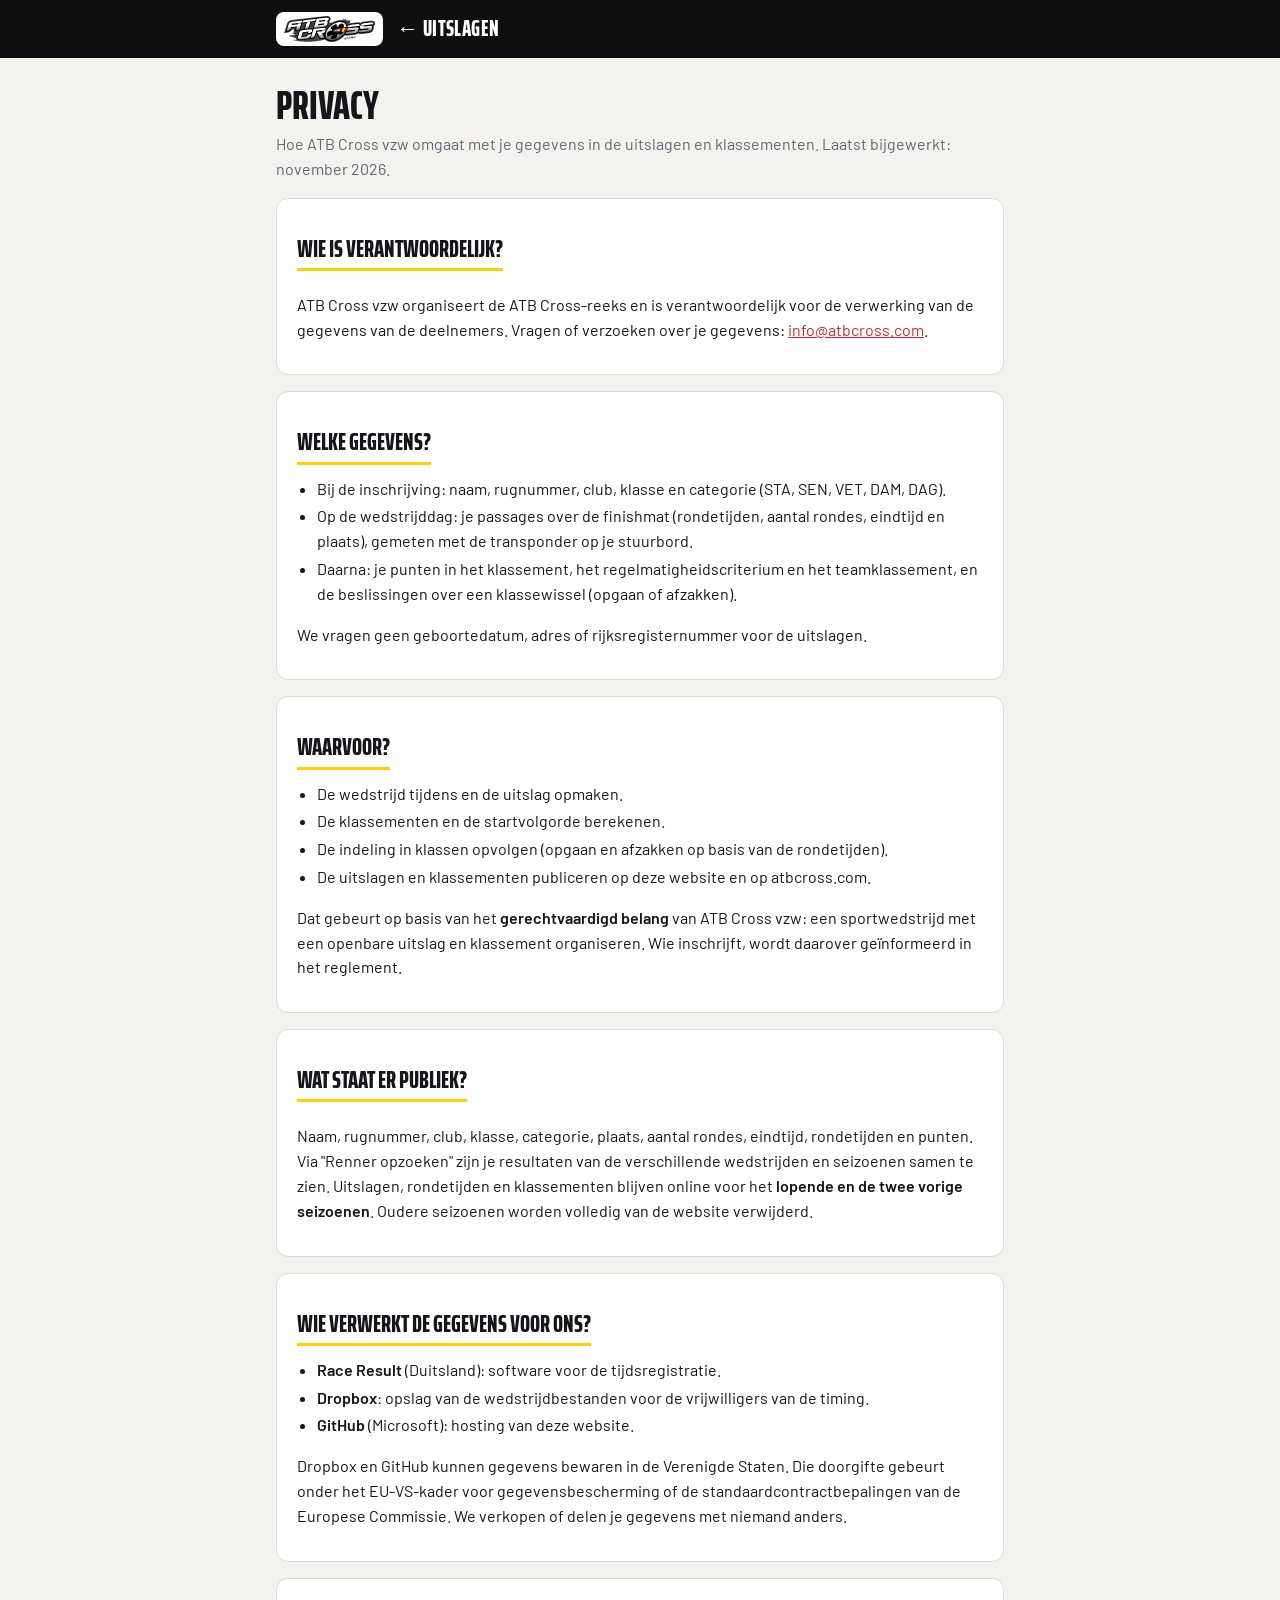
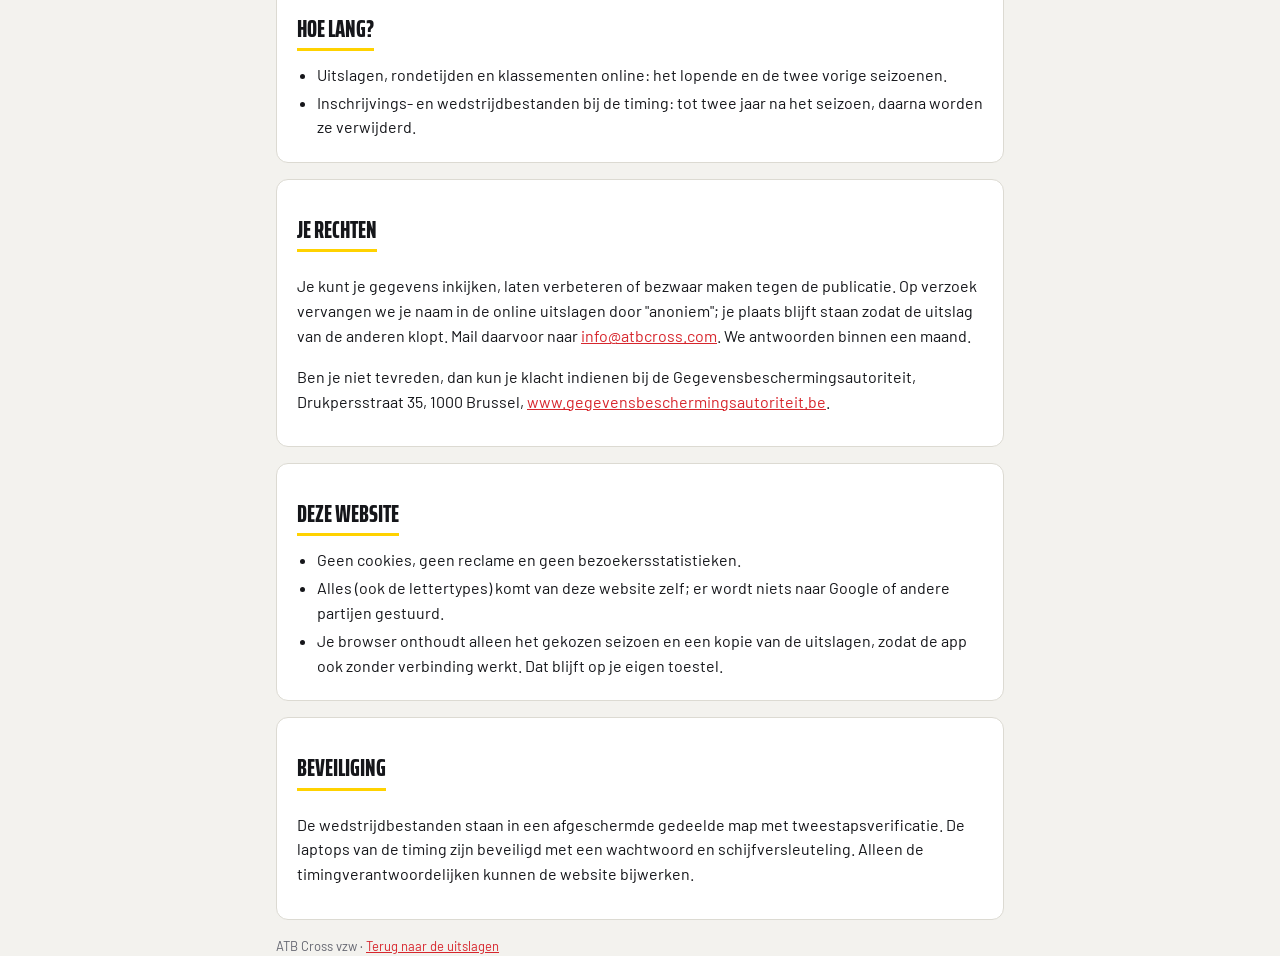
==== privacy.html @ d0485d10 "Add files via upload" ====
<!doctype html>
<html lang="nl">
<head>
<meta charset="utf-8">
<meta name="viewport" content="width=device-width,initial-scale=1,viewport-fit=cover">
<title>Privacy – ATB Cross Uitslagen</title>
<meta name="description" content="Hoe ATB Cross vzw omgaat met de gegevens in de uitslagen en klassementen.">
<link rel="icon" href="icon-192.png">
<meta name="theme-color" content="#111111">
<style>
@font-face { font-family: "Barlow"; font-weight: 400; font-display: swap; src: url(fonts/barlow-400.woff) format("woff") }
@font-face { font-family: "Barlow"; font-weight: 600; font-display: swap; src: url(fonts/barlow-600.woff) format("woff") }
@font-face { font-family: "Saira Extra Condensed"; font-weight: 800; font-display: swap; src: url(fonts/saira-800.woff) format("woff") }
:root { --bg: #F3F2EE; --surface: #FFFFFF; --ink: #15161A; --muted: #646670; --line: #DCDAD2; --plate: #FFD200; --red: #D7262D; --head: #0E0F11;
  --f-display: "Saira Extra Condensed", "Arial Narrow", sans-serif; --f-body: "Barlow", "Segoe UI", system-ui, sans-serif }
@media (prefers-color-scheme: dark) { :root:not([data-theme="light"]) { --bg: #111215; --surface: #1B1C21; --ink: #EDEDEA; --muted: #A1A3AB; --line: #2E3038; --red: #FF5A5F; --head: #000000; color-scheme: dark } }
:root[data-theme="dark"] { --bg: #111215; --surface: #1B1C21; --ink: #EDEDEA; --muted: #A1A3AB; --line: #2E3038; --red: #FF5A5F; --head: #000000; color-scheme: dark }
* { box-sizing: border-box }
body { margin: 0; background: var(--bg); color: var(--ink); font-family: var(--f-body); font-size: 16px; line-height: 1.55 }
.wrap { max-width: 760px; margin: 0 auto; padding: 0 16px }
header { background: var(--head); color: #fff }
header .wrap { display: flex; align-items: center; gap: 14px; padding-block: 12px }
header img { height: 34px; background: #fff; border-radius: 8px; padding: 4px 8px }
header a { color: #fff; text-decoration: none; font-family: var(--f-display); font-weight: 800; font-size: 22px; text-transform: uppercase; letter-spacing: .02em }
h1 { font-family: var(--f-display); font-weight: 800; font-size: 40px; text-transform: uppercase; line-height: 1; margin: 28px 0 6px }
h2 { font-family: var(--f-display); font-weight: 800; font-size: 24px; text-transform: uppercase; margin: 28px 0 6px; border-bottom: 3px solid var(--plate); display: inline-block }
.lead { color: var(--muted); margin: 0 0 8px }
main section { background: var(--surface); border: 1px solid var(--line); border-radius: 12px; padding: 4px 20px 16px; margin: 16px 0 }
ul { padding-left: 20px; margin: 6px 0 } li { margin: 3px 0 }
a { color: var(--red) }
footer { color: var(--muted); font-size: 13px; padding: 8px 0 40px }
</style>
</head>
<body>
<header><div class="wrap"><img src="logo.png" alt="ATB Cross"><a href="./">← Uitslagen</a></div></header>
<main class="wrap">
<h1>Privacy</h1>
<p class="lead">Hoe ATB Cross vzw omgaat met je gegevens in de uitslagen en klassementen. Laatst bijgewerkt: november 2026.</p>

<section>
<h2>Wie is verantwoordelijk?</h2>
<p>ATB Cross vzw organiseert de ATB Cross-reeks en is verantwoordelijk voor de verwerking van de gegevens van de deelnemers. Vragen of verzoeken over je gegevens: <a href="mailto:info@atbcross.com">info@atbcross.com</a>.</p>
</section>

<section>
<h2>Welke gegevens?</h2>
<ul>
<li>Bij de inschrijving: naam, rugnummer, club, klasse en categorie (STA, SEN, VET, DAM, DAG).</li>
<li>Op de wedstrijddag: je passages over de finishmat (rondetijden, aantal rondes, eindtijd en plaats), gemeten met de transponder op je stuurbord.</li>
<li>Daarna: je punten in het klassement, het regelmatigheidscriterium en het teamklassement, en de beslissingen over een klassewissel (opgaan of afzakken).</li>
</ul>
<p>We vragen geen geboortedatum, adres of rijksregisternummer voor de uitslagen.</p>
</section>

<section>
<h2>Waarvoor?</h2>
<ul>
<li>De wedstrijd tijdens en de uitslag opmaken.</li>
<li>De klassementen en de startvolgorde berekenen.</li>
<li>De indeling in klassen opvolgen (opgaan en afzakken op basis van de rondetijden).</li>
<li>De uitslagen en klassementen publiceren op deze website en op atbcross.com.</li>
</ul>
<p>Dat gebeurt op basis van het <b>gerechtvaardigd belang</b> van ATB Cross vzw: een sportwedstrijd met een openbare uitslag en klassement organiseren. Wie inschrijft, wordt daarover geïnformeerd in het reglement.</p>
</section>

<section>
<h2>Wat staat er publiek?</h2>
<p>Naam, rugnummer, club, klasse, categorie, plaats, aantal rondes, eindtijd, rondetijden en punten. Via "Renner opzoeken" zijn je resultaten van de verschillende wedstrijden en seizoenen samen te zien. Uitslagen, rondetijden en klassementen blijven online voor het <b>lopende en de twee vorige seizoenen</b>. Oudere seizoenen worden volledig van de website verwijderd.</p>
</section>

<section>
<h2>Wie verwerkt de gegevens voor ons?</h2>
<ul>
<li><b>Race Result</b> (Duitsland): software voor de tijdsregistratie.</li>
<li><b>Dropbox</b>: opslag van de wedstrijdbestanden voor de vrijwilligers van de timing.</li>
<li><b>GitHub</b> (Microsoft): hosting van deze website.</li>
</ul>
<p>Dropbox en GitHub kunnen gegevens bewaren in de Verenigde Staten. Die doorgifte gebeurt onder het EU-VS-kader voor gegevensbescherming of de standaardcontractbepalingen van de Europese Commissie. We verkopen of delen je gegevens met niemand anders.</p>
</section>

<section>
<h2>Hoe lang?</h2>
<ul>
<li>Uitslagen, rondetijden en klassementen online: het lopende en de twee vorige seizoenen.</li>
<li>Inschrijvings- en wedstrijdbestanden bij de timing: tot twee jaar na het seizoen, daarna worden ze verwijderd.</li>
</ul>
</section>

<section>
<h2>Je rechten</h2>
<p>Je kunt je gegevens inkijken, laten verbeteren of bezwaar maken tegen de publicatie. Op verzoek vervangen we je naam in de online uitslagen door "anoniem"; je plaats blijft staan zodat de uitslag van de anderen klopt. Mail daarvoor naar <a href="mailto:info@atbcross.com">info@atbcross.com</a>. We antwoorden binnen een maand.</p>
<p>Ben je niet tevreden, dan kun je klacht indienen bij de Gegevensbeschermingsautoriteit, Drukpersstraat 35, 1000 Brussel, <a href="https://www.gegevensbeschermingsautoriteit.be" rel="noopener">www.gegevensbeschermingsautoriteit.be</a>.</p>
</section>

<section>
<h2>Deze website</h2>
<ul>
<li>Geen cookies, geen reclame en geen bezoekersstatistieken.</li>
<li>Alles (ook de lettertypes) komt van deze website zelf; er wordt niets naar Google of andere partijen gestuurd.</li>
<li>Je browser onthoudt alleen het gekozen seizoen en een kopie van de uitslagen, zodat de app ook zonder verbinding werkt. Dat blijft op je eigen toestel.</li>
</ul>
</section>

<section>
<h2>Beveiliging</h2>
<p>De wedstrijdbestanden staan in een afgeschermde gedeelde map met tweestapsverificatie. De laptops van de timing zijn beveiligd met een wachtwoord en schijfversleuteling. Alleen de timingverantwoordelijken kunnen de website bijwerken.</p>
</section>
</main>
<footer class="wrap">ATB Cross vzw · <a href="./">Terug naar de uitslagen</a></footer>
</body>
</html>
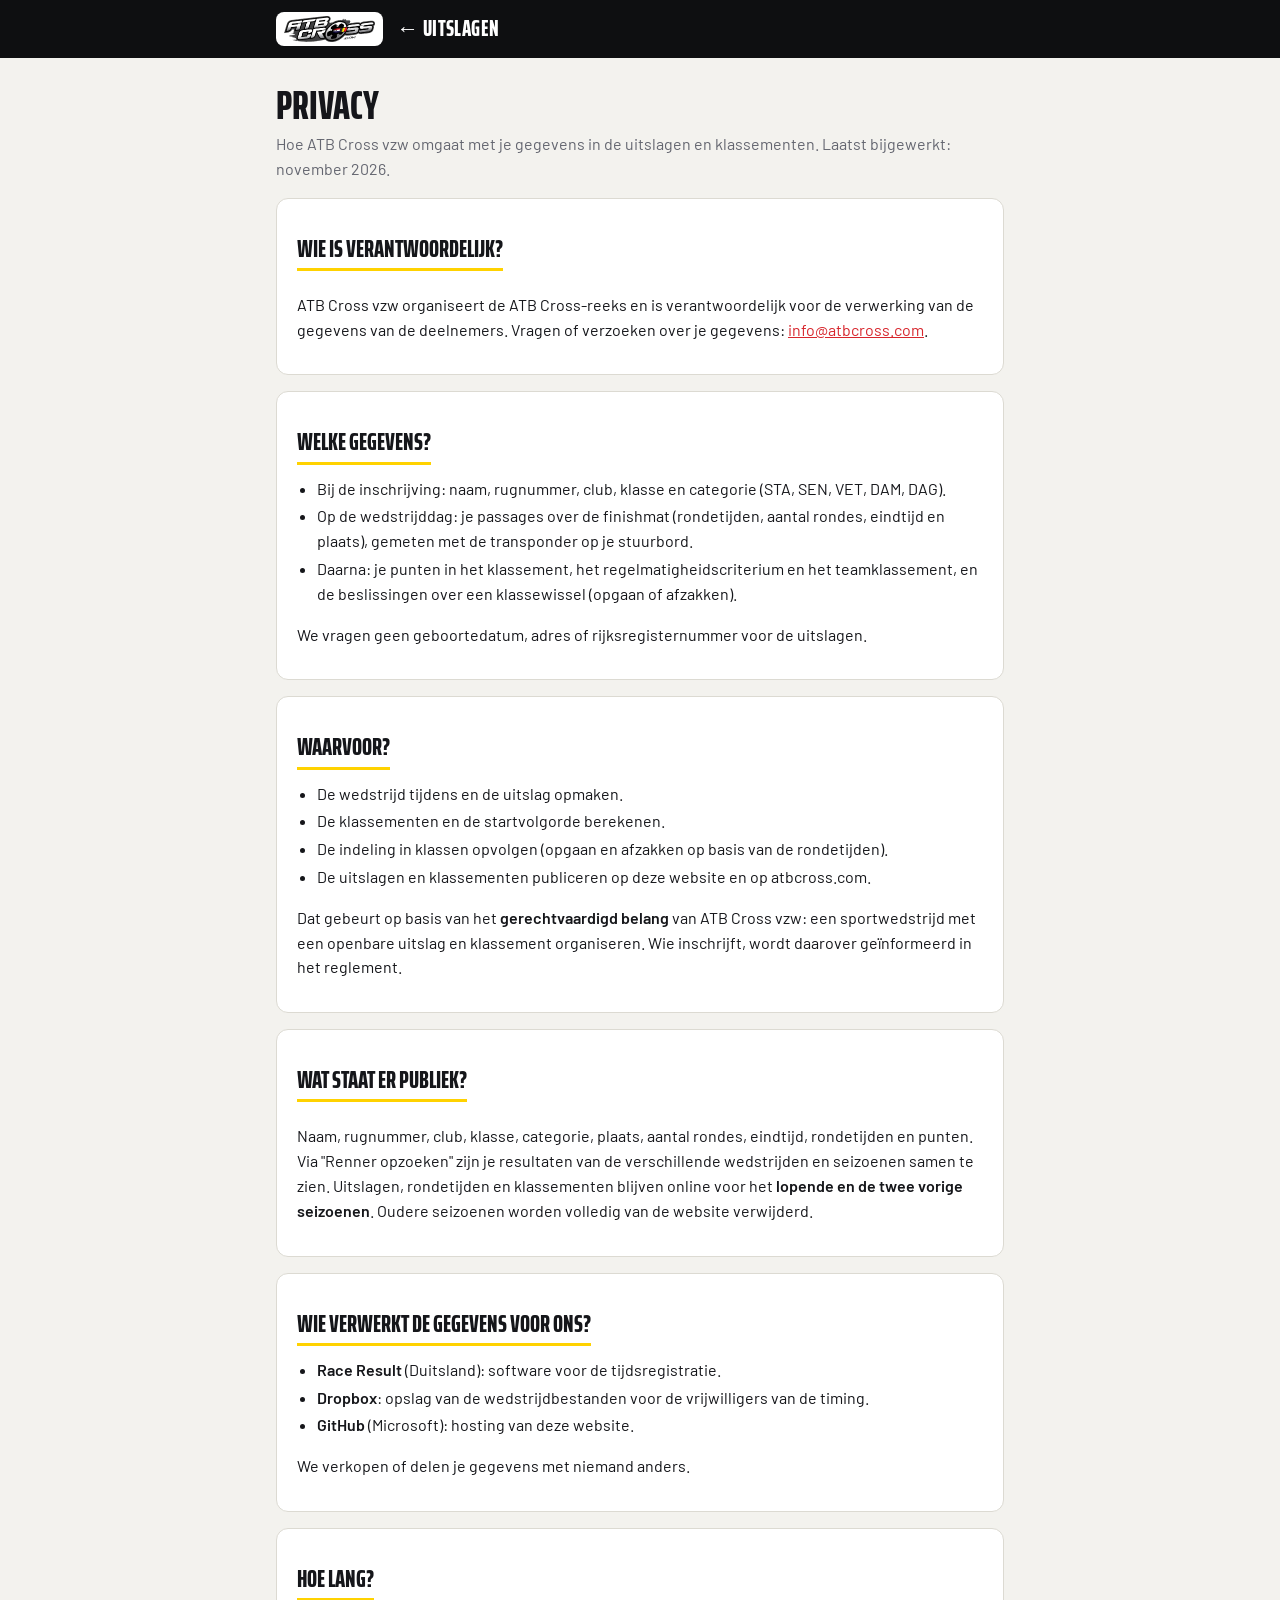
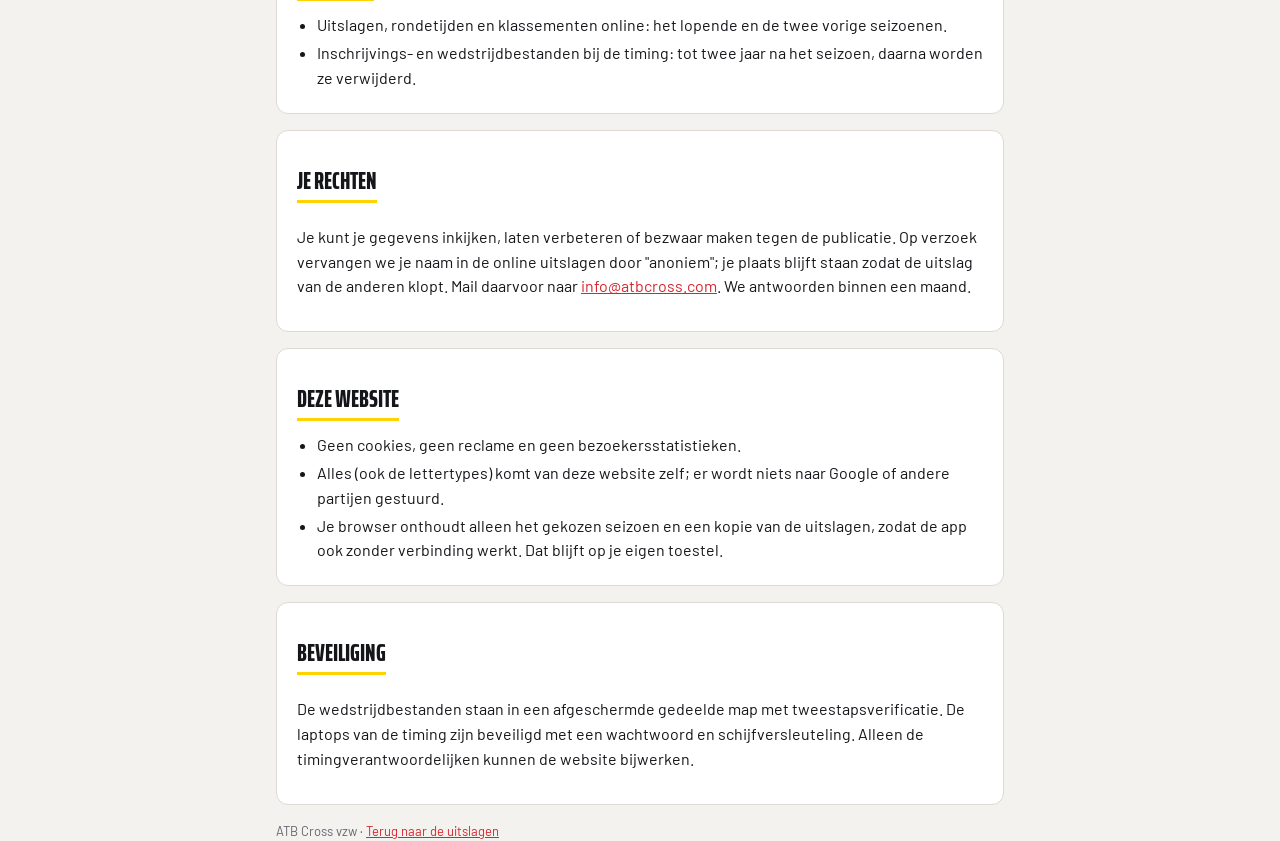
==== commit 80e8dfda: "Add files via upload" ====
--- a/privacy.html
+++ b/privacy.html
@@ -75,7 +75,7 @@
 <li><b>Dropbox</b>: opslag van de wedstrijdbestanden voor de vrijwilligers van de timing.</li>
 <li><b>GitHub</b> (Microsoft): hosting van deze website.</li>
 </ul>
-<p>Dropbox en GitHub kunnen gegevens bewaren in de Verenigde Staten. Die doorgifte gebeurt onder het EU-VS-kader voor gegevensbescherming of de standaardcontractbepalingen van de Europese Commissie. We verkopen of delen je gegevens met niemand anders.</p>
+<p>We verkopen of delen je gegevens met niemand anders.</p>
 </section>
 
 <section>
@@ -89,7 +89,6 @@
 <section>
 <h2>Je rechten</h2>
 <p>Je kunt je gegevens inkijken, laten verbeteren of bezwaar maken tegen de publicatie. Op verzoek vervangen we je naam in de online uitslagen door "anoniem"; je plaats blijft staan zodat de uitslag van de anderen klopt. Mail daarvoor naar <a href="mailto:info@atbcross.com">info@atbcross.com</a>. We antwoorden binnen een maand.</p>
-<p>Ben je niet tevreden, dan kun je klacht indienen bij de Gegevensbeschermingsautoriteit, Drukpersstraat 35, 1000 Brussel, <a href="https://www.gegevensbeschermingsautoriteit.be" rel="noopener">www.gegevensbeschermingsautoriteit.be</a>.</p>
 </section>
 
 <section>
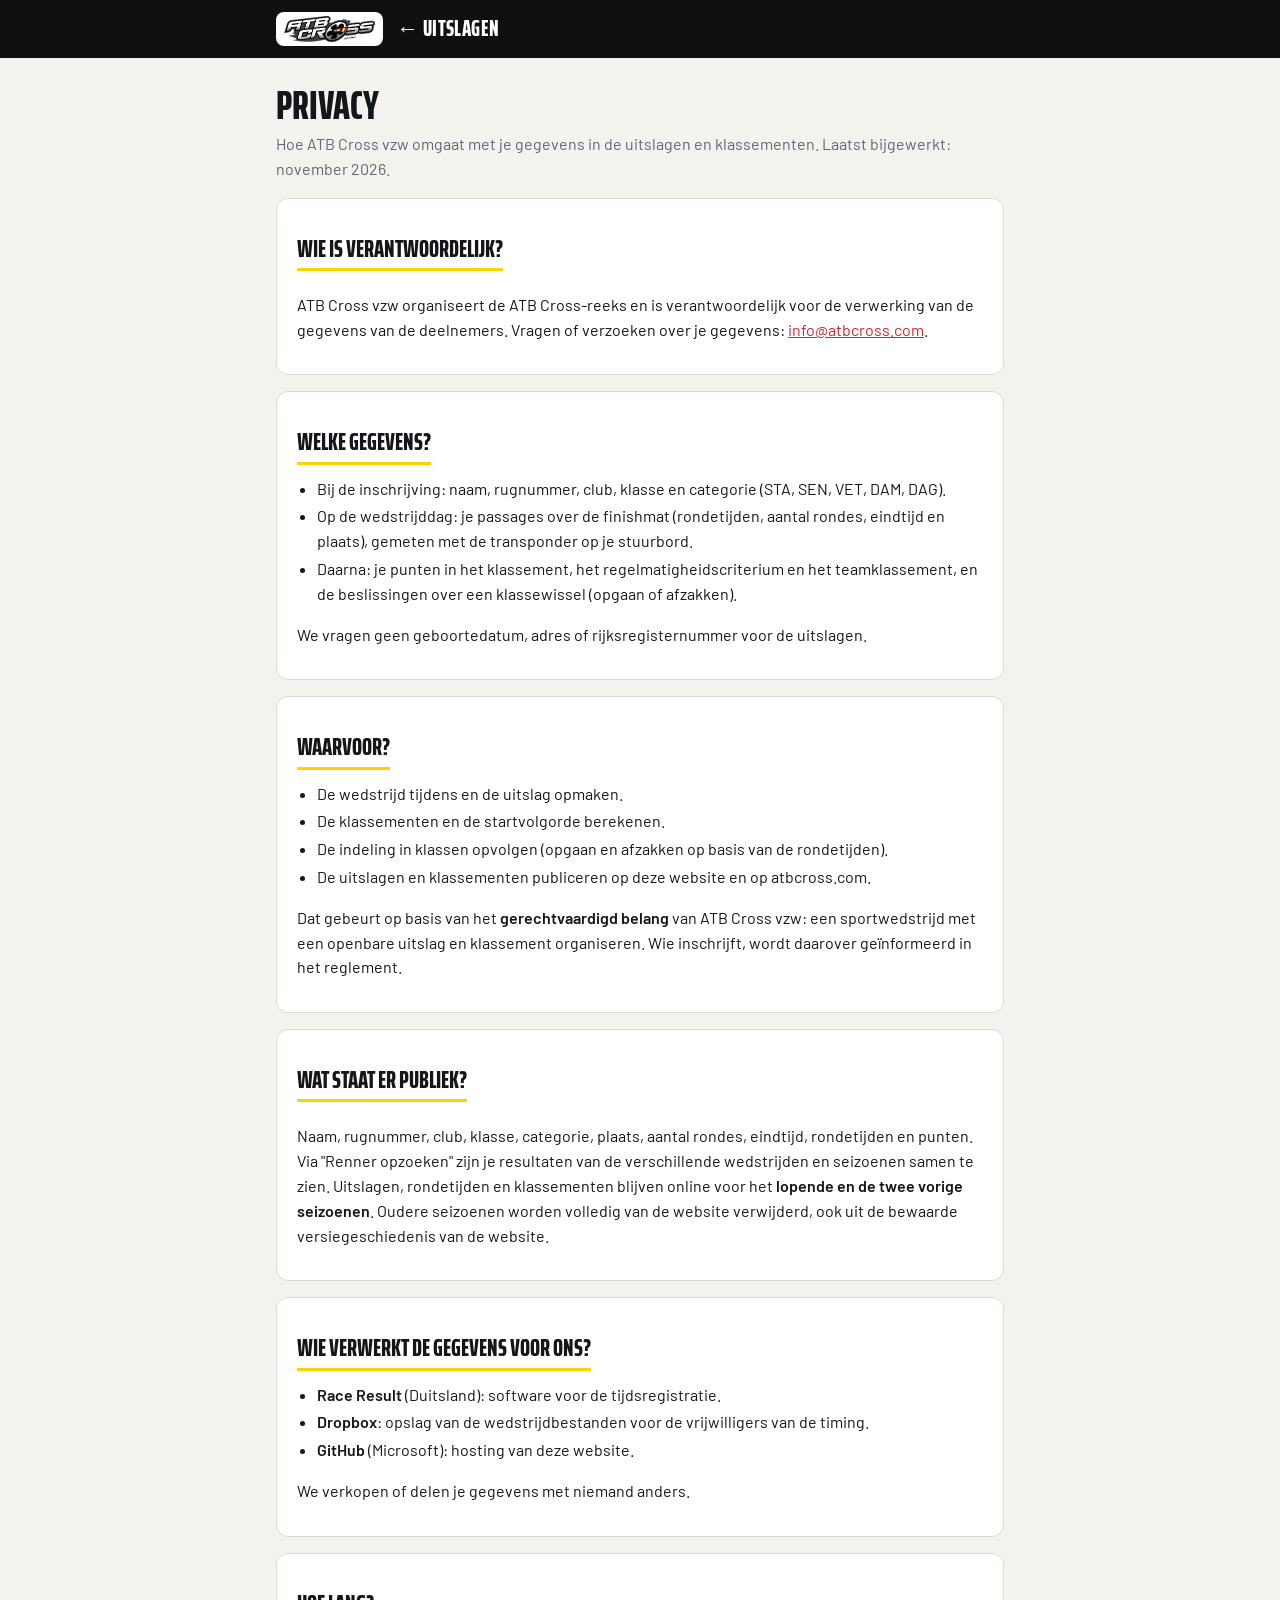
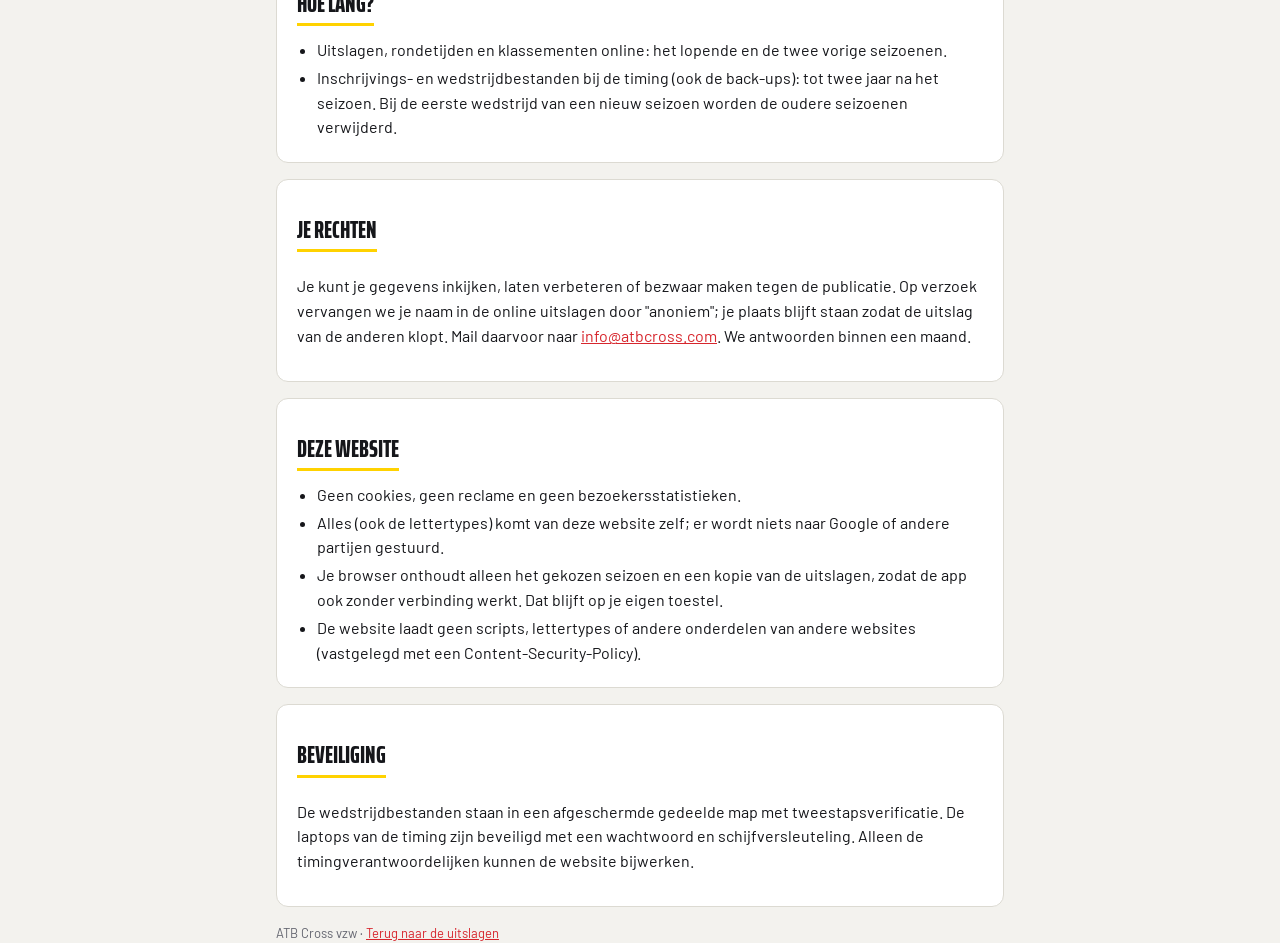
==== commit a877cd1a: "Add files via upload" ====
--- a/privacy.html
+++ b/privacy.html
@@ -2,34 +2,14 @@
 <html lang="nl">
 <head>
 <meta charset="utf-8">
+<meta http-equiv="Content-Security-Policy" content="default-src 'self'; script-src 'none'; style-src 'self'; img-src 'self' data:; font-src 'self'; object-src 'none'; base-uri 'self'; form-action 'none'">
+<meta name="referrer" content="no-referrer">
 <meta name="viewport" content="width=device-width,initial-scale=1,viewport-fit=cover">
 <title>Privacy – ATB Cross Uitslagen</title>
 <meta name="description" content="Hoe ATB Cross vzw omgaat met de gegevens in de uitslagen en klassementen.">
 <link rel="icon" href="icon-192.png">
 <meta name="theme-color" content="#111111">
-<style>
-@font-face { font-family: "Barlow"; font-weight: 400; font-display: swap; src: url(fonts/barlow-400.woff) format("woff") }
-@font-face { font-family: "Barlow"; font-weight: 600; font-display: swap; src: url(fonts/barlow-600.woff) format("woff") }
-@font-face { font-family: "Saira Extra Condensed"; font-weight: 800; font-display: swap; src: url(fonts/saira-800.woff) format("woff") }
-:root { --bg: #F3F2EE; --surface: #FFFFFF; --ink: #15161A; --muted: #646670; --line: #DCDAD2; --plate: #FFD200; --red: #D7262D; --head: #0E0F11;
-  --f-display: "Saira Extra Condensed", "Arial Narrow", sans-serif; --f-body: "Barlow", "Segoe UI", system-ui, sans-serif }
-@media (prefers-color-scheme: dark) { :root:not([data-theme="light"]) { --bg: #111215; --surface: #1B1C21; --ink: #EDEDEA; --muted: #A1A3AB; --line: #2E3038; --red: #FF5A5F; --head: #000000; color-scheme: dark } }
-:root[data-theme="dark"] { --bg: #111215; --surface: #1B1C21; --ink: #EDEDEA; --muted: #A1A3AB; --line: #2E3038; --red: #FF5A5F; --head: #000000; color-scheme: dark }
-* { box-sizing: border-box }
-body { margin: 0; background: var(--bg); color: var(--ink); font-family: var(--f-body); font-size: 16px; line-height: 1.55 }
-.wrap { max-width: 760px; margin: 0 auto; padding: 0 16px }
-header { background: var(--head); color: #fff }
-header .wrap { display: flex; align-items: center; gap: 14px; padding-block: 12px }
-header img { height: 34px; background: #fff; border-radius: 8px; padding: 4px 8px }
-header a { color: #fff; text-decoration: none; font-family: var(--f-display); font-weight: 800; font-size: 22px; text-transform: uppercase; letter-spacing: .02em }
-h1 { font-family: var(--f-display); font-weight: 800; font-size: 40px; text-transform: uppercase; line-height: 1; margin: 28px 0 6px }
-h2 { font-family: var(--f-display); font-weight: 800; font-size: 24px; text-transform: uppercase; margin: 28px 0 6px; border-bottom: 3px solid var(--plate); display: inline-block }
-.lead { color: var(--muted); margin: 0 0 8px }
-main section { background: var(--surface); border: 1px solid var(--line); border-radius: 12px; padding: 4px 20px 16px; margin: 16px 0 }
-ul { padding-left: 20px; margin: 6px 0 } li { margin: 3px 0 }
-a { color: var(--red) }
-footer { color: var(--muted); font-size: 13px; padding: 8px 0 40px }
-</style>
+<link rel="stylesheet" href="privacy.css">
 </head>
 <body>
 <header><div class="wrap"><img src="logo.png" alt="ATB Cross"><a href="./">← Uitslagen</a></div></header>
@@ -65,7 +45,7 @@
 
 <section>
 <h2>Wat staat er publiek?</h2>
-<p>Naam, rugnummer, club, klasse, categorie, plaats, aantal rondes, eindtijd, rondetijden en punten. Via "Renner opzoeken" zijn je resultaten van de verschillende wedstrijden en seizoenen samen te zien. Uitslagen, rondetijden en klassementen blijven online voor het <b>lopende en de twee vorige seizoenen</b>. Oudere seizoenen worden volledig van de website verwijderd.</p>
+<p>Naam, rugnummer, club, klasse, categorie, plaats, aantal rondes, eindtijd, rondetijden en punten. Via "Renner opzoeken" zijn je resultaten van de verschillende wedstrijden en seizoenen samen te zien. Uitslagen, rondetijden en klassementen blijven online voor het <b>lopende en de twee vorige seizoenen</b>. Oudere seizoenen worden volledig van de website verwijderd, ook uit de bewaarde versiegeschiedenis van de website.</p>
 </section>
 
 <section>
@@ -82,7 +62,7 @@
 <h2>Hoe lang?</h2>
 <ul>
 <li>Uitslagen, rondetijden en klassementen online: het lopende en de twee vorige seizoenen.</li>
-<li>Inschrijvings- en wedstrijdbestanden bij de timing: tot twee jaar na het seizoen, daarna worden ze verwijderd.</li>
+<li>Inschrijvings- en wedstrijdbestanden bij de timing (ook de back-ups): tot twee jaar na het seizoen. Bij de eerste wedstrijd van een nieuw seizoen worden de oudere seizoenen verwijderd.</li>
 </ul>
 </section>
 
@@ -97,6 +77,7 @@
 <li>Geen cookies, geen reclame en geen bezoekersstatistieken.</li>
 <li>Alles (ook de lettertypes) komt van deze website zelf; er wordt niets naar Google of andere partijen gestuurd.</li>
 <li>Je browser onthoudt alleen het gekozen seizoen en een kopie van de uitslagen, zodat de app ook zonder verbinding werkt. Dat blijft op je eigen toestel.</li>
+<li>De website laadt geen scripts, lettertypes of andere onderdelen van andere websites (vastgelegd met een Content-Security-Policy).</li>
 </ul>
 </section>
 
--- a/privacy.css
+++ b/privacy.css
@@ -0,0 +1,22 @@
+/* ATB Cross Uitslagen - opmaak privacyverklaring */
+@font-face { font-family: "Barlow"; font-weight: 400; font-display: swap; src: url(fonts/barlow-400.woff) format("woff") }
+@font-face { font-family: "Barlow"; font-weight: 600; font-display: swap; src: url(fonts/barlow-600.woff) format("woff") }
+@font-face { font-family: "Saira Extra Condensed"; font-weight: 800; font-display: swap; src: url(fonts/saira-800.woff) format("woff") }
+:root { --bg: #F3F2EE; --surface: #FFFFFF; --ink: #15161A; --muted: #646670; --line: #DCDAD2; --plate: #FFD200; --red: #D7262D; --head: #0E0F11;
+  --f-display: "Saira Extra Condensed", "Arial Narrow", sans-serif; --f-body: "Barlow", "Segoe UI", system-ui, sans-serif }
+@media (prefers-color-scheme: dark) { :root:not([data-theme="light"]) { --bg: #111215; --surface: #1B1C21; --ink: #EDEDEA; --muted: #A1A3AB; --line: #2E3038; --red: #FF5A5F; --head: #000000; color-scheme: dark } }
+:root[data-theme="dark"] { --bg: #111215; --surface: #1B1C21; --ink: #EDEDEA; --muted: #A1A3AB; --line: #2E3038; --red: #FF5A5F; --head: #000000; color-scheme: dark }
+* { box-sizing: border-box }
+body { margin: 0; background: var(--bg); color: var(--ink); font-family: var(--f-body); font-size: 16px; line-height: 1.55 }
+.wrap { max-width: 760px; margin: 0 auto; padding: 0 16px }
+header { background: var(--head); color: #fff }
+header .wrap { display: flex; align-items: center; gap: 14px; padding-block: 12px }
+header img { height: 34px; background: #fff; border-radius: 8px; padding: 4px 8px }
+header a { color: #fff; text-decoration: none; font-family: var(--f-display); font-weight: 800; font-size: 22px; text-transform: uppercase; letter-spacing: .02em }
+h1 { font-family: var(--f-display); font-weight: 800; font-size: 40px; text-transform: uppercase; line-height: 1; margin: 28px 0 6px }
+h2 { font-family: var(--f-display); font-weight: 800; font-size: 24px; text-transform: uppercase; margin: 28px 0 6px; border-bottom: 3px solid var(--plate); display: inline-block }
+.lead { color: var(--muted); margin: 0 0 8px }
+main section { background: var(--surface); border: 1px solid var(--line); border-radius: 12px; padding: 4px 20px 16px; margin: 16px 0 }
+ul { padding-left: 20px; margin: 6px 0 } li { margin: 3px 0 }
+a { color: var(--red) }
+footer { color: var(--muted); font-size: 13px; padding: 8px 0 40px }
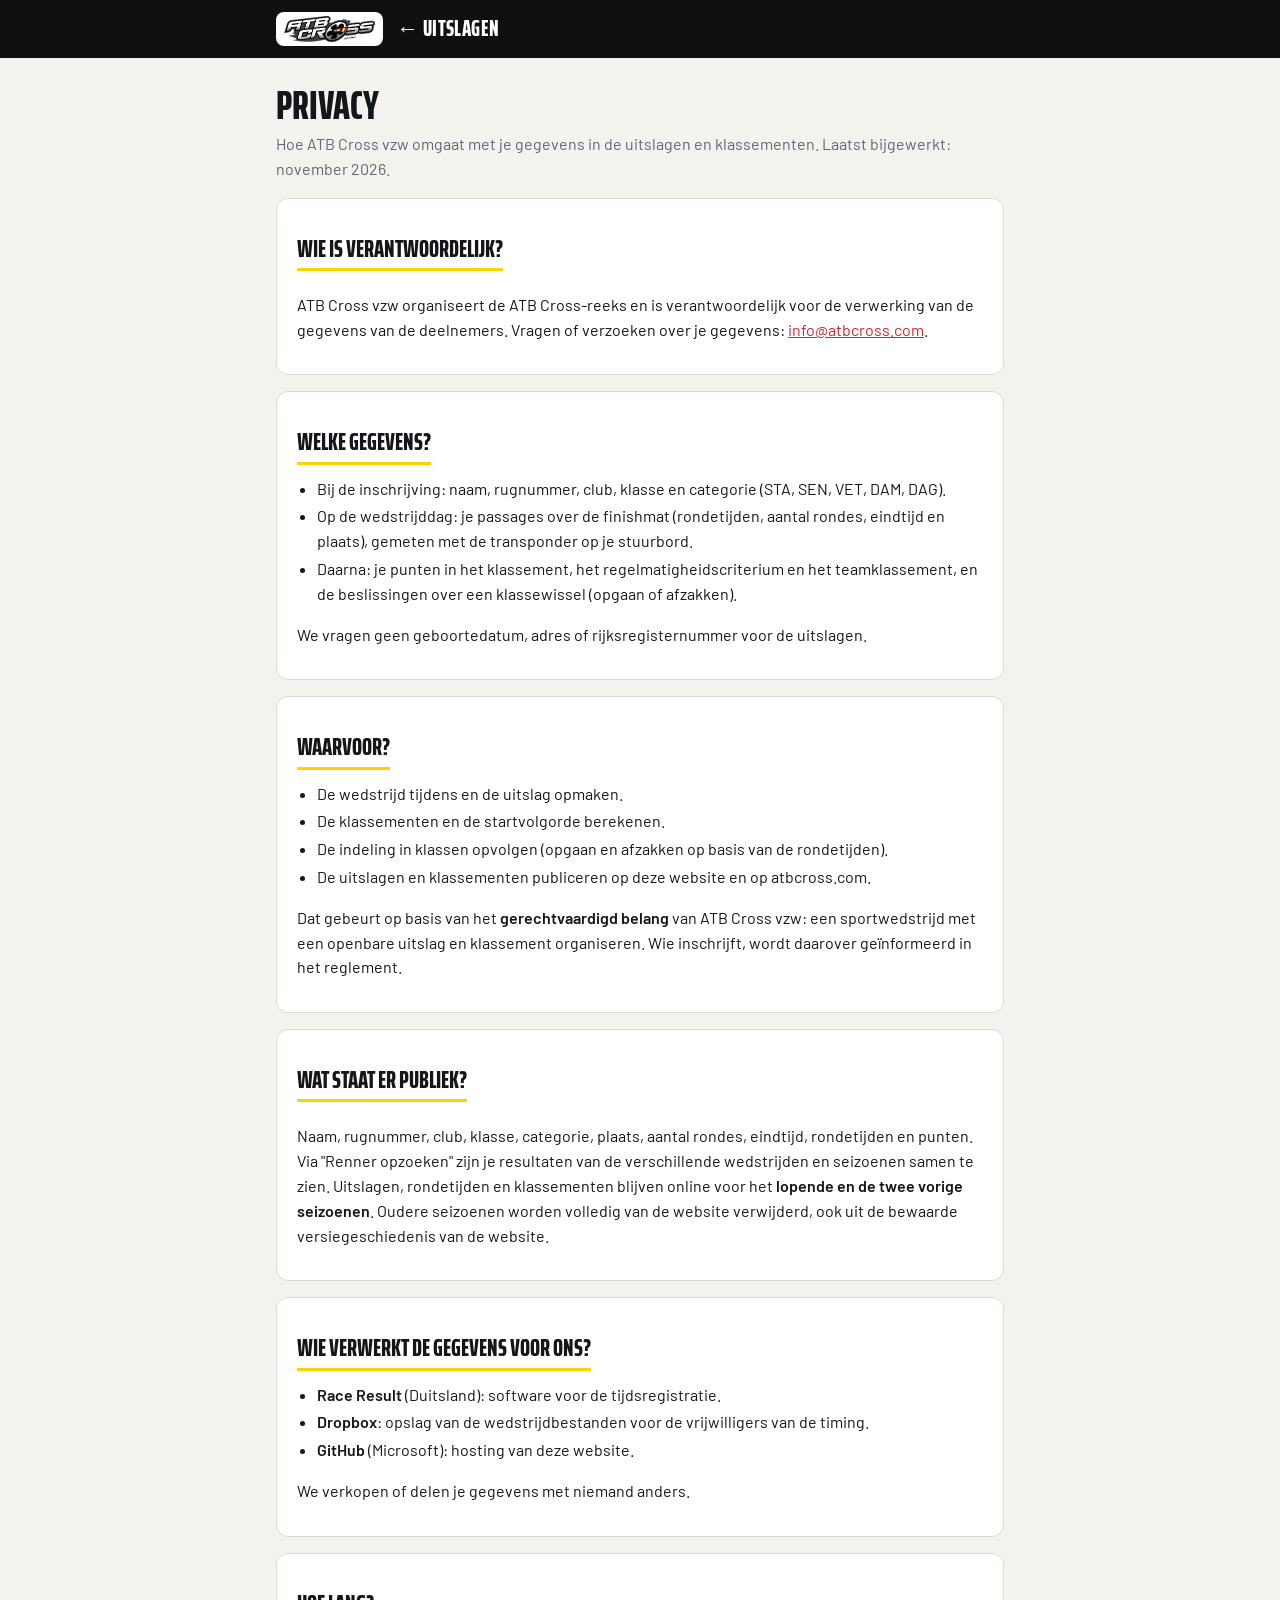
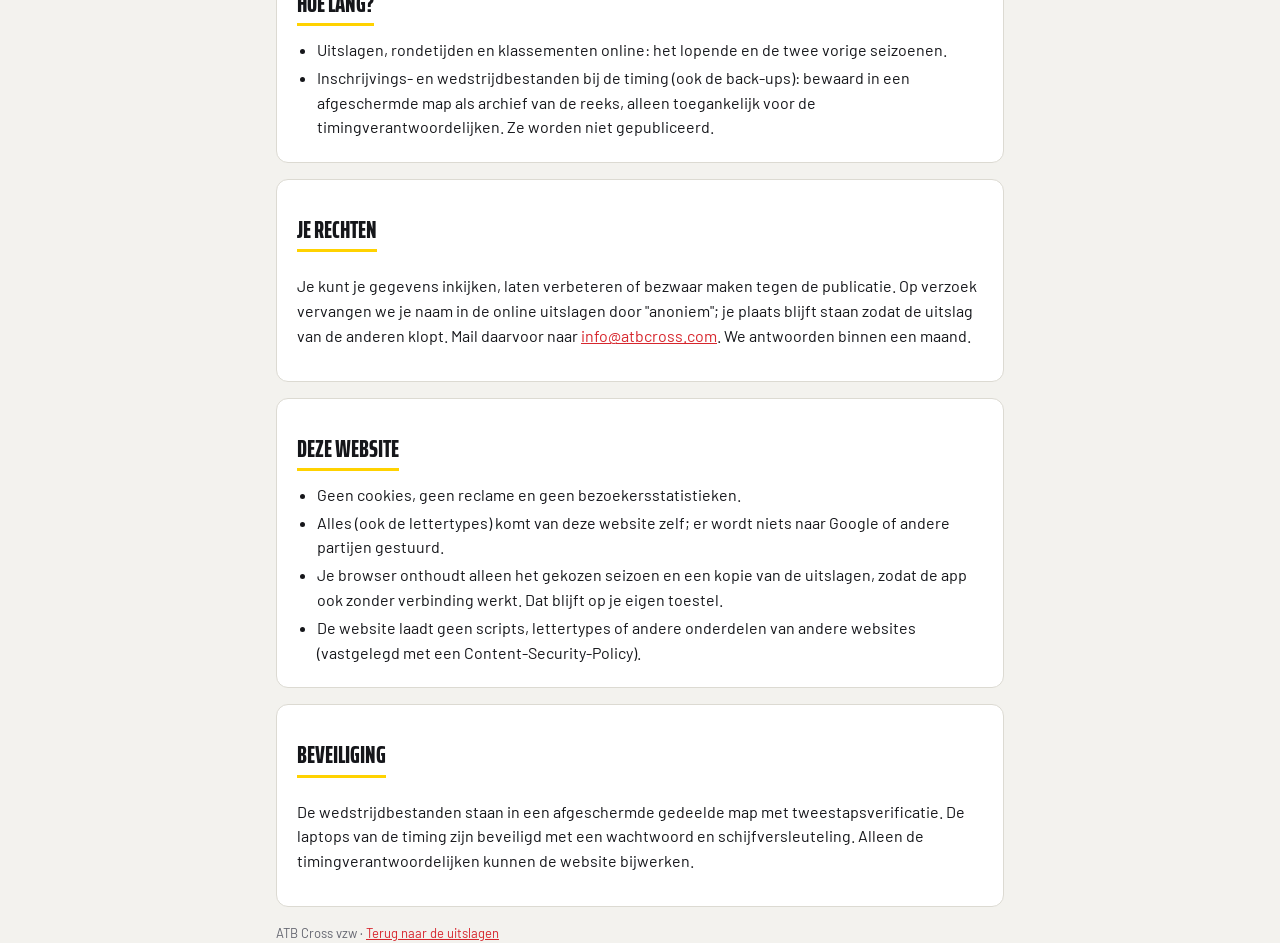
==== commit 42b20ccf: "Add files via upload" ====
--- a/privacy.html
+++ b/privacy.html
@@ -62,7 +62,7 @@
 <h2>Hoe lang?</h2>
 <ul>
 <li>Uitslagen, rondetijden en klassementen online: het lopende en de twee vorige seizoenen.</li>
-<li>Inschrijvings- en wedstrijdbestanden bij de timing (ook de back-ups): tot twee jaar na het seizoen. Bij de eerste wedstrijd van een nieuw seizoen worden de oudere seizoenen verwijderd.</li>
+<li>Inschrijvings- en wedstrijdbestanden bij de timing (ook de back-ups): bewaard in een afgeschermde map als archief van de reeks, alleen toegankelijk voor de timingverantwoordelijken. Ze worden niet gepubliceerd.</li>
 </ul>
 </section>
 
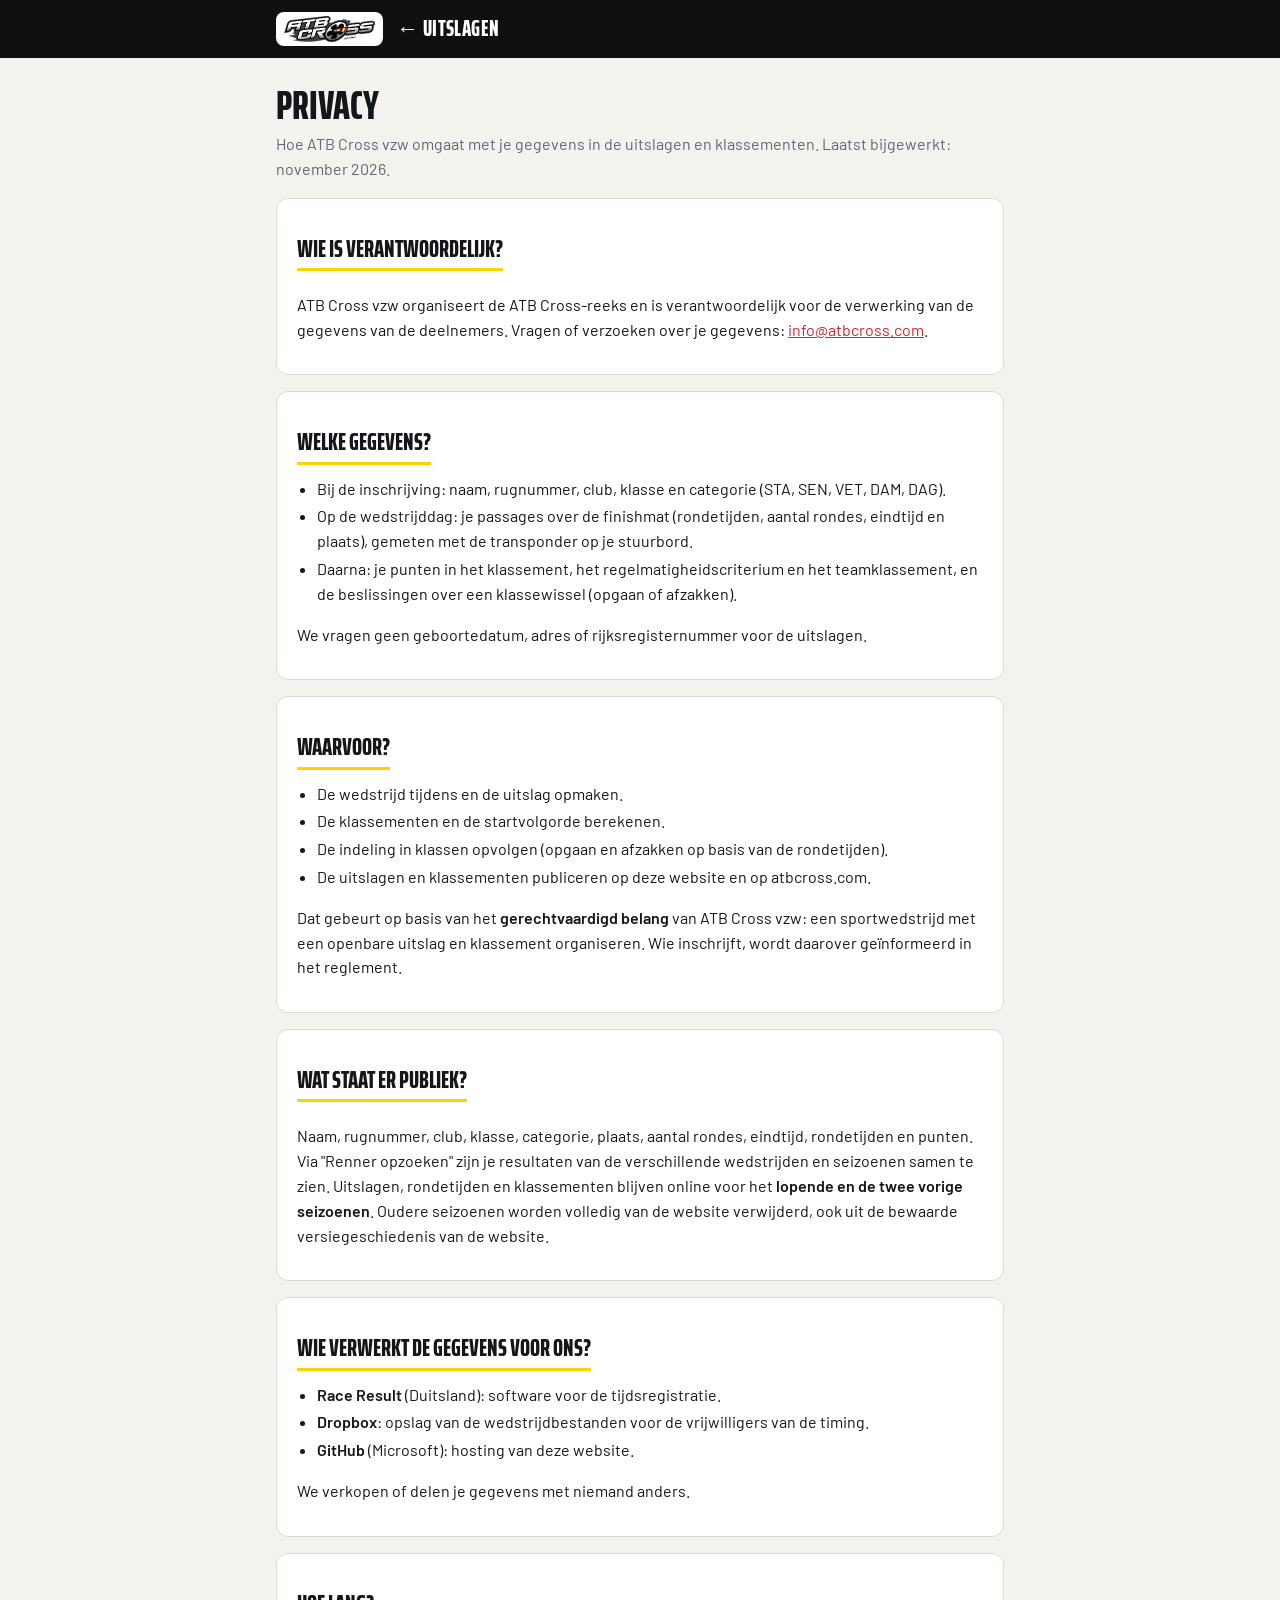
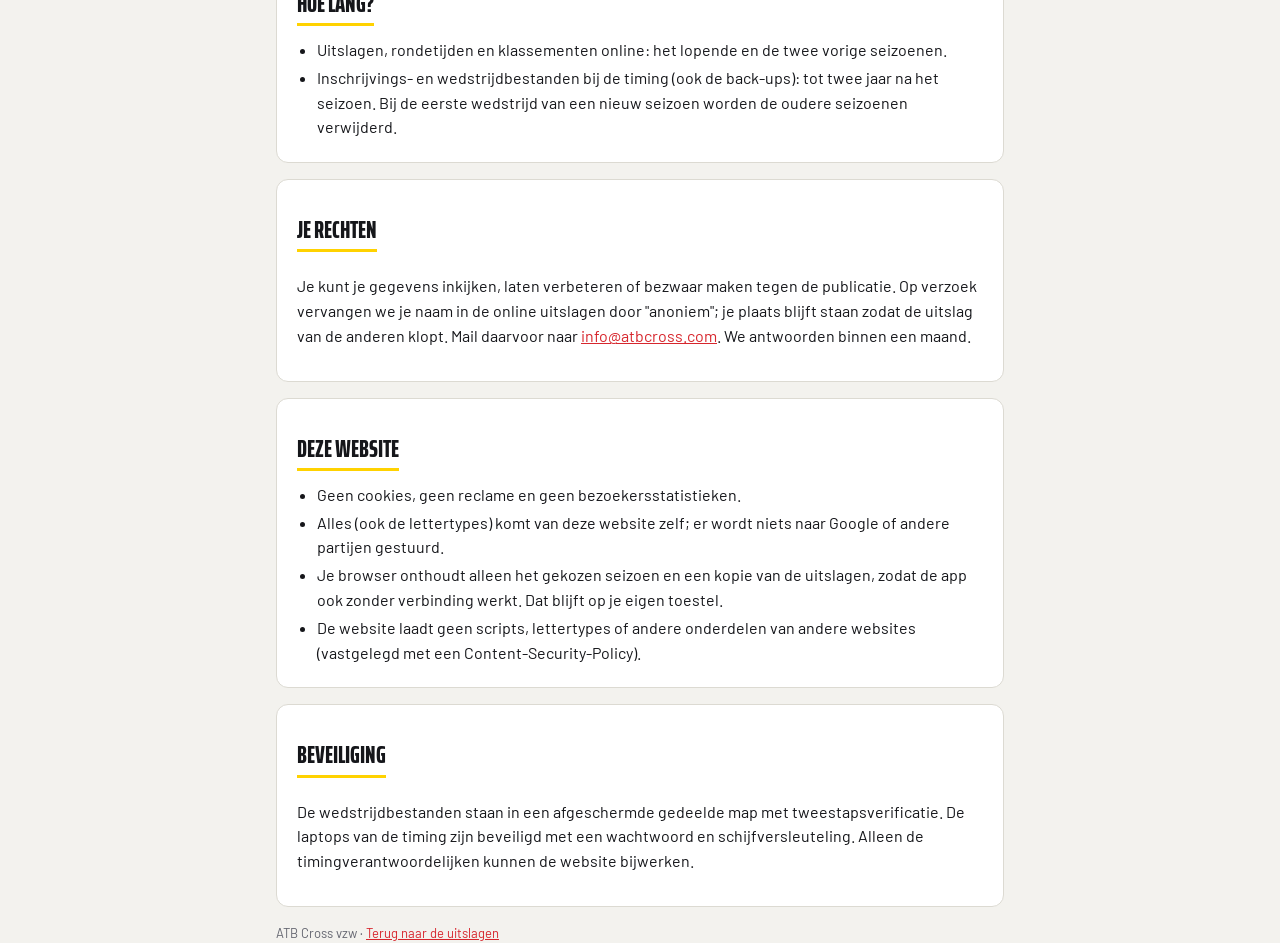
==== commit 87d4af83: "Website 3.68: live-balk alleen op wedstrijddag, naamgenoten apart, privacy bijgewerkt" ====
--- a/privacy.html
+++ b/privacy.html
@@ -62,7 +62,7 @@
 <h2>Hoe lang?</h2>
 <ul>
 <li>Uitslagen, rondetijden en klassementen online: het lopende en de twee vorige seizoenen.</li>
-<li>Inschrijvings- en wedstrijdbestanden bij de timing (ook de back-ups): bewaard in een afgeschermde map als archief van de reeks, alleen toegankelijk voor de timingverantwoordelijken. Ze worden niet gepubliceerd.</li>
+<li>Inschrijvings- en wedstrijdbestanden bij de timing (ook de back-ups): tot twee jaar na het seizoen. Bij de eerste wedstrijd van een nieuw seizoen worden de oudere seizoenen verwijderd.</li>
 </ul>
 </section>
 
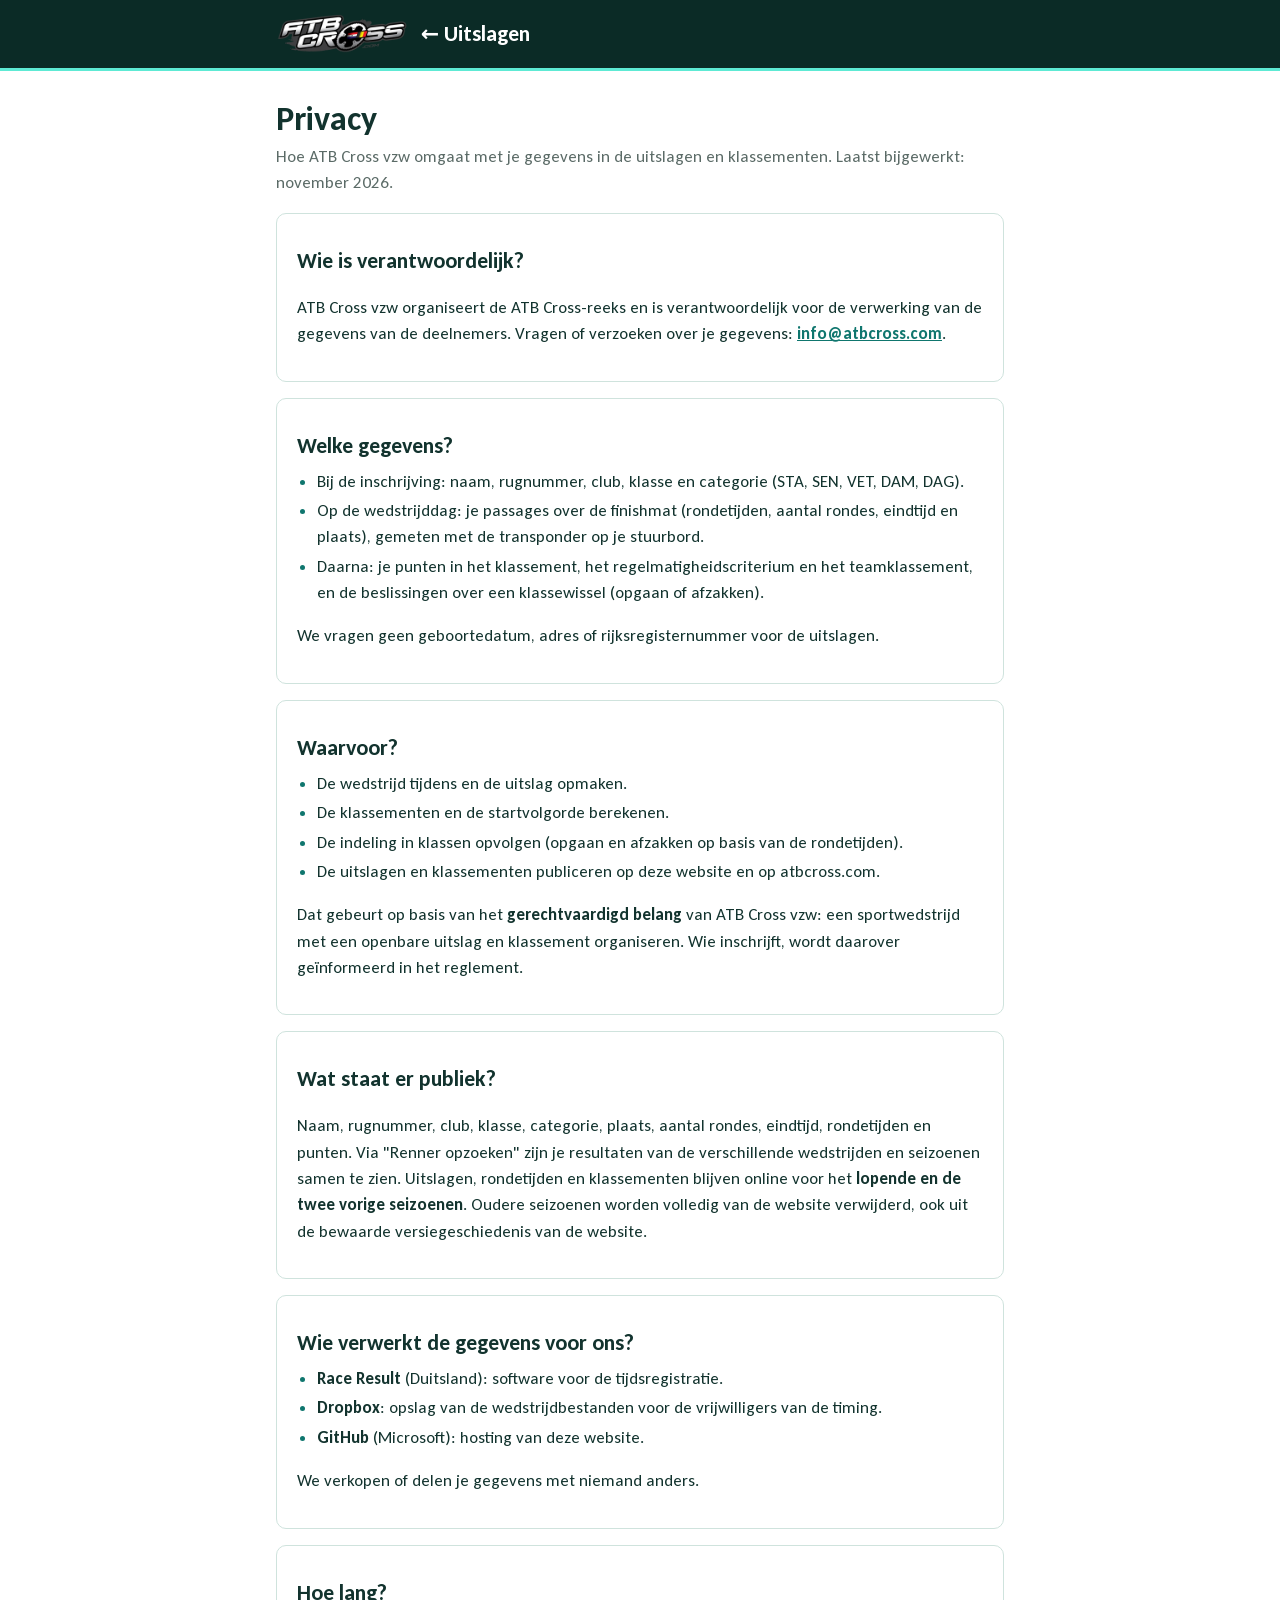
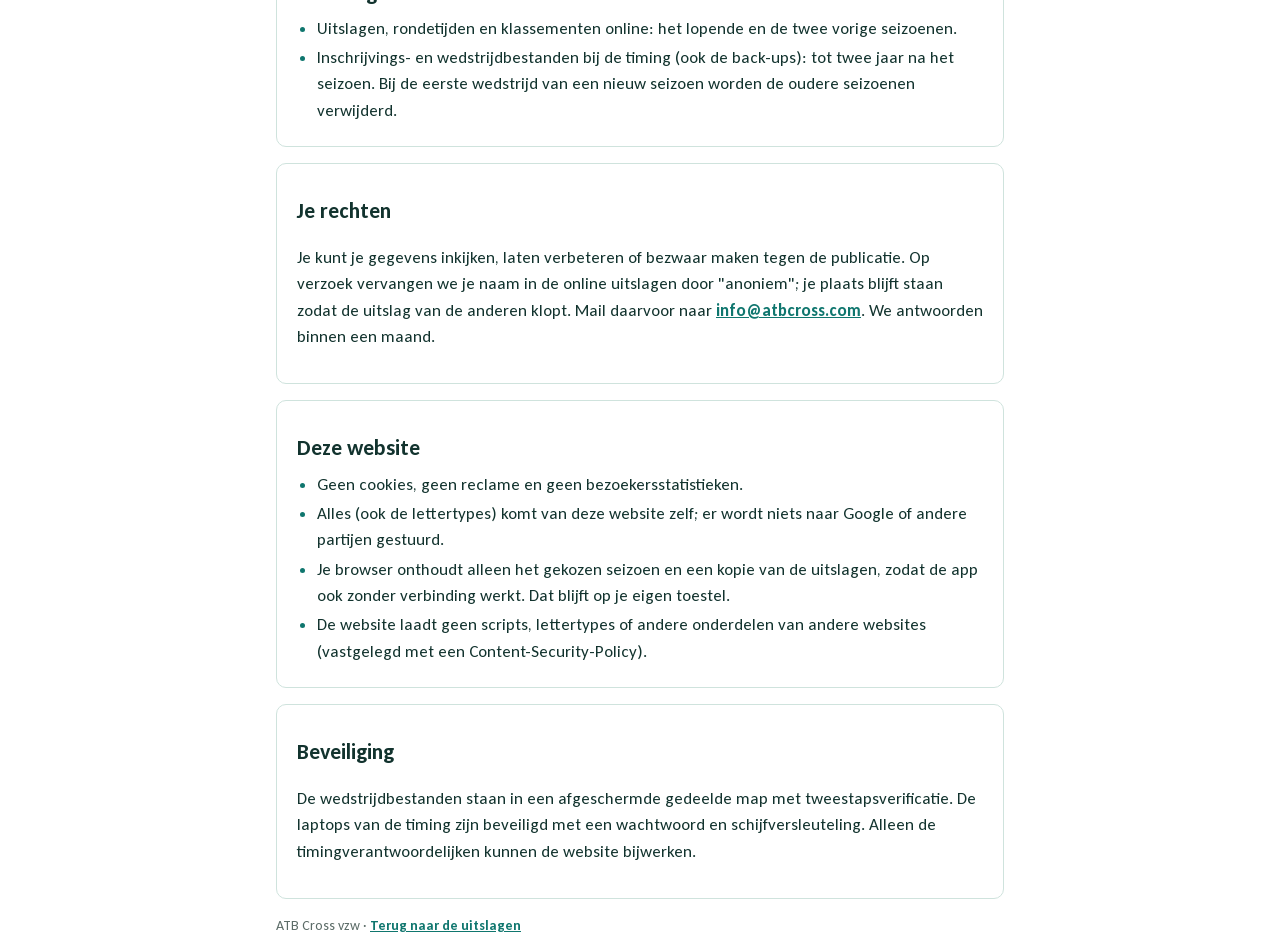
==== commit 7ea69caf: "Website 3.70: huisstijl (nachtgroen, petrol, Carlito)" ====
--- a/privacy.html
+++ b/privacy.html
@@ -8,7 +8,7 @@
 <title>Privacy – ATB Cross Uitslagen</title>
 <meta name="description" content="Hoe ATB Cross vzw omgaat met de gegevens in de uitslagen en klassementen.">
 <link rel="icon" href="icon-192.png">
-<meta name="theme-color" content="#111111">
+<meta name="theme-color" content="#0B2B26">
 <link rel="stylesheet" href="privacy.css">
 </head>
 <body>
--- a/privacy.css
+++ b/privacy.css
@@ -1,22 +1,21 @@
-/* ATB Cross Uitslagen - opmaak privacyverklaring */
-@font-face { font-family: "Barlow"; font-weight: 400; font-display: swap; src: url(fonts/barlow-400.woff) format("woff") }
-@font-face { font-family: "Barlow"; font-weight: 600; font-display: swap; src: url(fonts/barlow-600.woff) format("woff") }
-@font-face { font-family: "Saira Extra Condensed"; font-weight: 800; font-display: swap; src: url(fonts/saira-800.woff) format("woff") }
-:root { --bg: #F3F2EE; --surface: #FFFFFF; --ink: #15161A; --muted: #646670; --line: #DCDAD2; --plate: #FFD200; --red: #D7262D; --head: #0E0F11;
-  --f-display: "Saira Extra Condensed", "Arial Narrow", sans-serif; --f-body: "Barlow", "Segoe UI", system-ui, sans-serif }
-@media (prefers-color-scheme: dark) { :root:not([data-theme="light"]) { --bg: #111215; --surface: #1B1C21; --ink: #EDEDEA; --muted: #A1A3AB; --line: #2E3038; --red: #FF5A5F; --head: #000000; color-scheme: dark } }
-:root[data-theme="dark"] { --bg: #111215; --surface: #1B1C21; --ink: #EDEDEA; --muted: #A1A3AB; --line: #2E3038; --red: #FF5A5F; --head: #000000; color-scheme: dark }
+/* ATB Cross Uitslagen - opmaak privacyverklaring (huisstijl, website 3.70) */
+@font-face { font-family: "Carlito"; font-weight: 400; font-display: swap; src: url(fonts/carlito-400.woff) format("woff") }
+@font-face { font-family: "Carlito"; font-weight: 700; font-display: swap; src: url(fonts/carlito-700.woff) format("woff") }
+:root { --bg: #FFFFFF; --surface: #FFFFFF; --surface-alt: #F6F8F7; --ink: #12332E; --muted: #5B6B67; --line: #CFE3DD; --accent: #0F766E; --head: #0B2B26; --mint: #5EEAD4;
+  --f-body: "Carlito", "Calibri", "Segoe UI", system-ui, sans-serif }
+@media (prefers-color-scheme: dark) { :root:not([data-theme="light"]) { --bg: #121514; --surface: #1A1E1D; --surface-alt: #1F2423; --ink: #ECEFEE; --muted: #A3ABA9; --line: #2C3331; --accent: #5EEAD4; color-scheme: dark } }
+:root[data-theme="dark"] { --bg: #121514; --surface: #1A1E1D; --surface-alt: #1F2423; --ink: #ECEFEE; --muted: #A3ABA9; --line: #2C3331; --accent: #5EEAD4; color-scheme: dark }
 * { box-sizing: border-box }
-body { margin: 0; background: var(--bg); color: var(--ink); font-family: var(--f-body); font-size: 16px; line-height: 1.55 }
+body { margin: 0; background: var(--bg); color: var(--ink); font-family: var(--f-body); font-size: 17px; line-height: 1.55 }
 .wrap { max-width: 760px; margin: 0 auto; padding: 0 16px }
-header { background: var(--head); color: #fff }
-header .wrap { display: flex; align-items: center; gap: 14px; padding-block: 12px }
-header img { height: 34px; background: #fff; border-radius: 8px; padding: 4px 8px }
-header a { color: #fff; text-decoration: none; font-family: var(--f-display); font-weight: 800; font-size: 22px; text-transform: uppercase; letter-spacing: .02em }
-h1 { font-family: var(--f-display); font-weight: 800; font-size: 40px; text-transform: uppercase; line-height: 1; margin: 28px 0 6px }
-h2 { font-family: var(--f-display); font-weight: 800; font-size: 24px; text-transform: uppercase; margin: 28px 0 6px; border-bottom: 3px solid var(--plate); display: inline-block }
+header { background: var(--head); color: #fff; border-bottom: 3px solid var(--mint) }
+header .wrap { display: flex; align-items: center; gap: 14px; padding-block: 14px }
+header img { height: 40px }
+header a { color: #fff; text-decoration: none; font-weight: 700; font-size: 22px }
+h1 { font-weight: 700; font-size: 34px; line-height: 1.15; margin: 28px 0 6px }
+h2 { font-weight: 700; font-size: 22px; margin: 26px 0 6px; color: var(--ink) }
 .lead { color: var(--muted); margin: 0 0 8px }
-main section { background: var(--surface); border: 1px solid var(--line); border-radius: 12px; padding: 4px 20px 16px; margin: 16px 0 }
-ul { padding-left: 20px; margin: 6px 0 } li { margin: 3px 0 }
-a { color: var(--red) }
-footer { color: var(--muted); font-size: 13px; padding: 8px 0 40px }
+main section { background: var(--surface); border: 1px solid var(--line); border-radius: 10px; padding: 4px 20px 16px; margin: 16px 0 }
+ul { padding-left: 20px; margin: 6px 0 } li { margin: 3px 0 } li::marker { color: var(--accent) }
+a { color: var(--accent); font-weight: 700 }
+footer { color: var(--muted); font-size: 14px; padding: 8px 0 40px }
